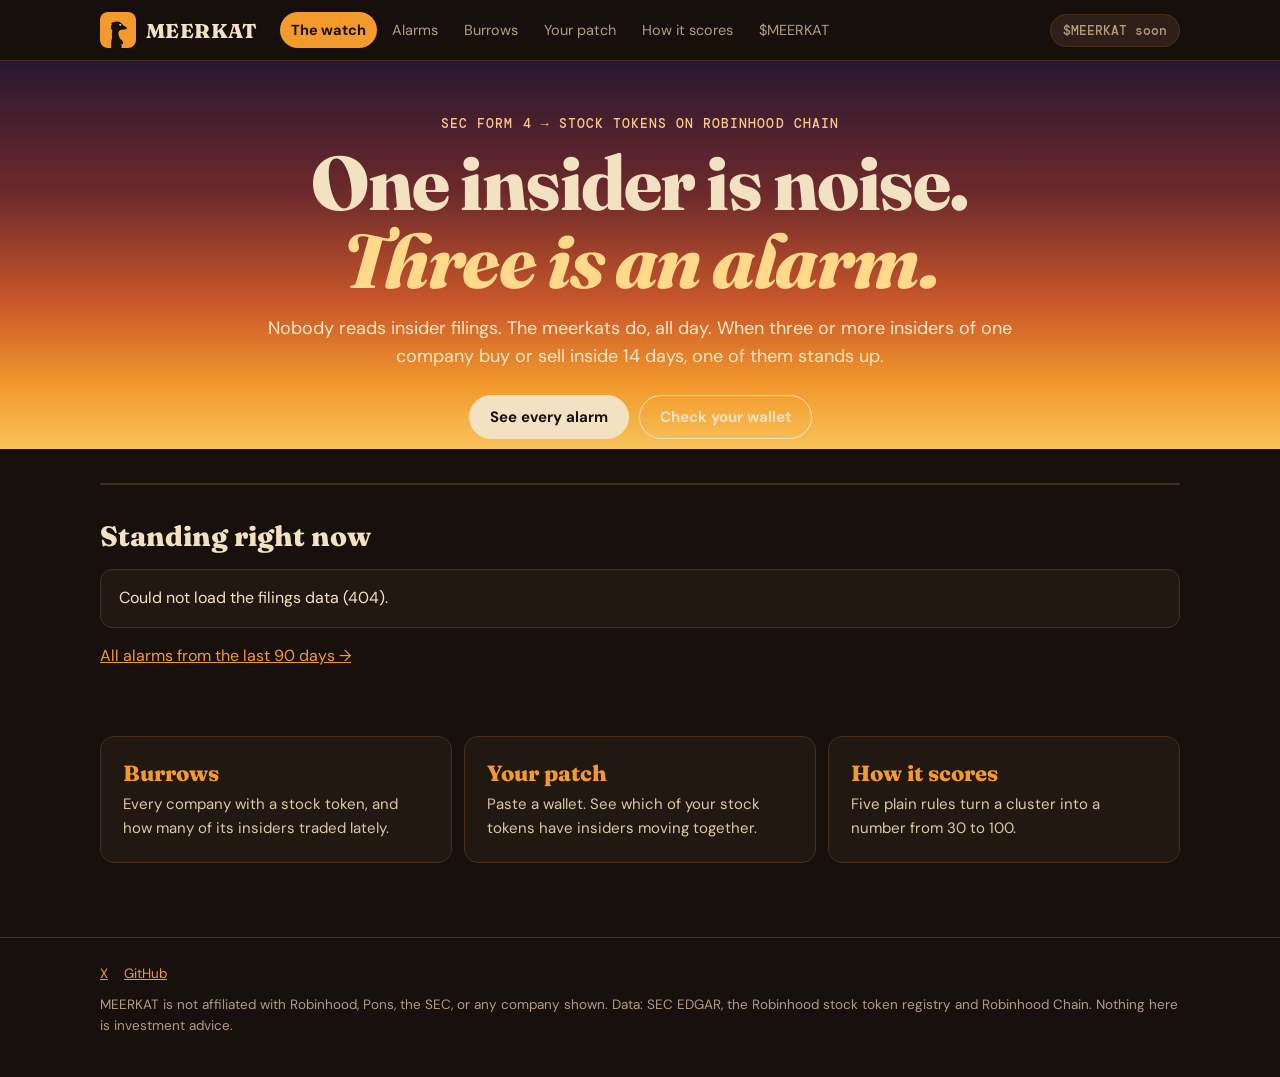
==== site/index.html @ 1270fd40 "MEERKAT: insider cluster alarms for stock tokens on Robinhood Chain Co-Authored-By: Claude Fable 5.2" ====
<!doctype html>
<html lang="en">
<head>
  <meta charset="utf-8">
  <meta name="viewport" content="width=device-width, initial-scale=1">
  <title>MEERKAT: when three insiders move at once, the mob stands up</title>
  <meta name="description" content="MEERKAT reads SEC Form 4 filings and raises an alarm when three or more insiders of one company trade the same way inside 14 days. Only stocks with a token on Robinhood Chain.">
  <meta property="og:type" content="website">
  <meta property="og:site_name" content="MEERKAT">
  <meta property="og:title" content="MEERKAT: when three insiders move at once, the mob stands up">
  <meta property="og:description" content="MEERKAT reads SEC Form 4 filings and raises an alarm when three or more insiders of one company trade the same way inside 14 days. Only stocks with a token on Robinhood Chain.">
  <meta property="og:url" content="https://meerkatrobin.com/">
  <meta property="og:image" content="https://meerkatrobin.com/og-image.png?v=1">
  <meta name="twitter:card" content="summary_large_image">
  <meta name="twitter:title" content="MEERKAT: when three insiders move at once, the mob stands up">
  <meta name="twitter:description" content="MEERKAT reads SEC Form 4 filings and raises an alarm when three or more insiders of one company trade the same way inside 14 days. Only stocks with a token on Robinhood Chain.">
  <meta name="twitter:image" content="https://meerkatrobin.com/og-image.png?v=1">
  <link rel="icon" href="logo.png">
  <link rel="preconnect" href="https://fonts.googleapis.com">
  <link rel="preconnect" href="https://fonts.gstatic.com" crossorigin>
  <link rel="stylesheet" href="https://fonts.googleapis.com/css2?family=DM+Mono:wght@400;500&family=DM+Sans:wght@400;500;700&family=Fraunces:opsz,wght@9..144,600;9..144,800&display=swap">
  <link rel="stylesheet" href="styles.css?v=1">
</head>
<body class="page-index">
  <header class="top">
    <div class="wrap top-in">
      <a class="brand" href="./"><img src="logo.png" alt="" width="36" height="36"><span>MEERKAT</span></a>
      <nav>
        <a href="./" aria-current="page">The watch</a>
        <a href="alarms.html">Alarms</a>
        <a href="burrows.html">Burrows</a>
        <a href="patch.html">Your patch</a>
        <a href="how.html">How it scores</a>
        <a href="token.html">$MEERKAT</a>
      </nav>
      <div class="top-ca" id="top-ca"></div>
    </div>
  </header>
  <main>
  <section class="dusk">
    <div class="wrap dusk-text">
      <p class="kicker">SEC Form 4 &rarr; stock tokens on Robinhood Chain</p>
      <h1>One insider is noise.<br><em>Three is an alarm.</em></h1>
      <p class="lede">Nobody reads insider filings. The meerkats do, all day. When three or more insiders of one company buy or sell inside 14 days, one of them stands up.</p>
      <div class="cta">
        <a class="btn solid" href="alarms.html">See every alarm</a>
        <a class="btn" href="patch.html">Check your wallet</a>
      </div>
    </div>
    <div class="dune-scroll"><div id="dune" class="dune"></div></div>
  </section>

  <div class="wrap">
    <section class="stats" id="stats"></section>

    <section>
      <div class="head"><h2>Standing right now</h2><p class="muted" id="updated"></p></div>
      <div class="alarms" id="top-alarms"><p class="muted">Watching…</p></div>
      <p class="more"><a href="alarms.html">All alarms from the last 90 days &rarr;</a></p>
    </section>

    <section class="trio">
      <a href="burrows.html"><h3>Burrows</h3><p>Every company with a stock token, and how many of its insiders traded lately.</p></a>
      <a href="patch.html"><h3>Your patch</h3><p>Paste a wallet. See which of your stock tokens have insiders moving together.</p></a>
      <a href="how.html"><h3>How it scores</h3><p>Five plain rules turn a cluster into a number from 30 to 100.</p></a>
    </section>
  </div>
  </main>
  <footer>
    <div class="wrap">
      <div class="foot-links" id="foot-links"></div>
      <p>MEERKAT is not affiliated with Robinhood, Pons, the SEC, or any company shown. Data: SEC EDGAR, the Robinhood stock token registry and Robinhood Chain. Nothing here is investment advice.</p>
    </div>
  </footer>
  <script src="config.js?v=1"></script>
  <script src="app.js?v=1"></script>
</body>
</html>
---- site/styles.css ----
/* MEERKAT: Kalahari at dusk. Dark warm ground, a sunset band on the front page, sand text. */
:root {
  --night: #17100d;
  --earth: #221812;
  --earth-2: #2e2018;
  --line: #45301f;
  --sand: #f3e2c2;
  --dim: #b39c7e;
  --sun: #f39a2d;
  --buy: #7fd6a0;
  --sell: #ff7350;
  --serif: 'Fraunces', Georgia, serif;
  --sans: 'DM Sans', system-ui, sans-serif;
  --mono: 'DM Mono', Consolas, monospace;
}
* { box-sizing: border-box; }
html { scroll-behavior: smooth; }
body { margin: 0; background: var(--night); color: var(--sand); font: 16px/1.55 var(--sans); }
a { color: var(--sun); }
h1, h2, h3, p { margin: 0; }
.wrap { max-width: 1120px; margin: 0 auto; padding: 0 20px; }
.muted { color: var(--dim); }
.fine { color: var(--dim); font-size: 13.5px; margin-top: 14px; max-width: 78ch; }
main section { padding: 34px 0; }

/* top bar */
.top { position: sticky; top: 0; z-index: 5; background: rgba(23, 16, 13, .92); backdrop-filter: blur(8px); border-bottom: 1px solid var(--line); }
.top-in { display: flex; align-items: center; gap: 22px; height: 60px; }
.brand { display: flex; align-items: center; gap: 10px; color: var(--sand); text-decoration: none; font: 800 20px var(--serif); letter-spacing: .02em; }
.brand img { border-radius: 8px; }
.top nav { display: flex; gap: 4px; flex: 1; overflow-x: auto; scrollbar-width: none; }
.top nav a { color: var(--dim); text-decoration: none; padding: 7px 11px; border-radius: 999px; font-size: 14.5px; white-space: nowrap; }
.top nav a:hover { color: var(--sand); }
.top nav a[aria-current] { color: var(--night); background: var(--sun); font-weight: 700; }
.ca { font: 500 13px var(--mono); color: var(--sand); background: var(--earth-2); border: 1px solid var(--line); border-radius: 999px; padding: 7px 12px; cursor: pointer; text-decoration: none; white-space: nowrap; }
.ca.soon { color: var(--dim); }

/* front page sunset */
.dusk { padding: 0; background: linear-gradient(#2a1630 0%, #6d2a2c 34%, #c9562a 62%, #f39a2d 84%, #f8c35a 100%); overflow: hidden; }
.dusk-text { padding-top: 54px; text-align: center; }
.kicker { font: 500 13px var(--mono); letter-spacing: .08em; text-transform: uppercase; color: var(--sun); margin-bottom: 12px; }
.dusk .kicker { color: #f8c98a; }
h1 { font: 800 clamp(38px, 6.4vw, 76px)/1.02 var(--serif); letter-spacing: -.02em; }
h1 em { font-style: italic; color: #ffd88a; }
.page-title { font-size: clamp(36px, 5vw, 58px); }
.lede { font-size: 18px; max-width: 62ch; margin-top: 16px; color: #ead7b6; }
.dusk .lede { margin-left: auto; margin-right: auto; color: #fbe9cb; }
.cta { display: flex; gap: 10px; flex-wrap: wrap; margin-top: 24px; }
.dusk .cta { justify-content: center; }
.btn { display: inline-block; font: 700 15px var(--sans); color: var(--sand); text-decoration: none; border: 1.5px solid var(--sand); border-radius: 999px; padding: 11px 20px; background: none; cursor: pointer; }
.btn.solid { background: var(--sand); color: var(--night); }
.btn.small { padding: 7px 14px; font-size: 13.5px; }
.btn:hover { background: var(--sun); border-color: var(--sun); color: var(--night); }
.dune-scroll { overflow-x: auto; margin-top: 10px; }
.dune { min-width: 760px; }
.dune svg { display: block; width: 100%; height: auto; }
.dune .sun { fill: #ffe7a6; opacity: .9; }
.dune .sand { fill: var(--night); }
.dune a g { fill: var(--night); }
.dune a:hover g { fill: #000; }
.dune text { text-anchor: middle; font-family: var(--mono); }
.dune .sym { font-size: 22px; font-weight: 500; fill: #fff4dc; }
.dune .sub { font-size: 14px; fill: #2a1630; }
.dune a.buy .sub { fill: #0c4a2a; font-weight: 500; }

/* numbers under the dune */
.stats { display: grid; grid-template-columns: repeat(4, 1fr); gap: 1px; background: var(--line); border: 1px solid var(--line); border-radius: 14px; overflow: hidden; padding: 0; margin-top: 34px; }
.stats div { background: var(--earth); padding: 20px; }
.stats b { display: block; font: 800 34px var(--serif); color: var(--sun); }
.stats span { color: var(--dim); font-size: 14px; }

.head { display: flex; justify-content: space-between; align-items: baseline; gap: 16px; margin-bottom: 16px; flex-wrap: wrap; }
h2 { font: 800 28px var(--serif); }
h2 small, h3 small { font: 400 14px var(--sans); color: var(--dim); }
.more { margin-top: 16px; }

/* alarm cards */
.alarms { display: grid; gap: 10px; }
.alarm { background: var(--earth); border: 1px solid var(--line); border-left: 5px solid var(--sell); border-radius: 12px; }
.alarm.buy { border-left-color: var(--buy); }
.alarm summary { display: grid; grid-template-columns: 96px 1fr auto; gap: 16px; align-items: center; padding: 14px 18px 14px 14px; cursor: pointer; list-style: none; }
.alarm summary::-webkit-details-marker { display: none; }
.score { text-align: center; }
.score b { display: block; font: 800 38px/1 var(--serif); color: var(--sell); }
.alarm.buy .score b { color: var(--buy); }
.score span { font: 500 10.5px var(--mono); text-transform: uppercase; letter-spacing: .05em; color: var(--dim); }
.what h3 { font: 800 21px var(--serif); }
.what h3 a { color: var(--sand); text-decoration: none; }
.what h3 a:hover { color: var(--sun); }
.what p { color: #dcc8a6; font-size: 15px; }
.what strong { color: var(--sand); }
.state { font: 500 12.5px var(--mono); color: var(--dim); text-align: right; white-space: nowrap; }
.state i { font-style: normal; color: var(--night); background: var(--sun); border-radius: 999px; padding: 4px 10px; }
.inside { padding: 0 18px 16px; overflow-x: auto; }
table { width: 100%; border-collapse: collapse; font-size: 14px; }
th { text-align: left; font: 500 11.5px var(--mono); text-transform: uppercase; letter-spacing: .05em; color: var(--dim); padding: 8px 10px 8px 0; border-bottom: 1px solid var(--line); }
td { padding: 8px 10px 8px 0; border-bottom: 1px solid var(--line); vertical-align: top; }
td em { font: 500 11px var(--mono); font-style: normal; color: var(--dim); border: 1px solid var(--line); border-radius: 4px; padding: 1px 5px; margin-left: 4px; white-space: nowrap; }
td.buy, i.buy { color: var(--buy); }
td.sell, i.sell { color: var(--sell); }
.parts { display: flex; flex-wrap: wrap; gap: 6px; margin-top: 12px; align-items: center; }
.parts span { font: 500 12px var(--mono); color: var(--dim); background: var(--earth-2); border-radius: 999px; padding: 3px 10px; }
.chip { font: 500 12px var(--mono); color: var(--sun); border: 1px solid var(--sun); border-radius: 999px; padding: 3px 10px; text-decoration: none; }
.parts .chip { margin-left: auto; }

/* filter pills */
.pills { display: flex; flex-wrap: wrap; gap: 8px; margin: 22px 0 16px; }
.pills button { font: 500 14px var(--sans); color: var(--sand); background: var(--earth); border: 1px solid var(--line); border-radius: 999px; padding: 7px 14px; cursor: pointer; }
.pills button.on { background: var(--sand); color: var(--night); border-color: var(--sand); font-weight: 700; }
.pills i { font: 500 12px var(--mono); font-style: normal; opacity: .7; margin-left: 4px; }

/* three doors on the front page */
.trio { display: grid; grid-template-columns: repeat(3, 1fr); gap: 12px; }
.trio a { background: var(--earth); border: 1px solid var(--line); border-radius: 14px; padding: 22px; color: var(--sand); text-decoration: none; }
.trio a:hover { border-color: var(--sun); }
.trio h3 { font: 800 22px var(--serif); margin-bottom: 6px; color: var(--sun); }
.trio p { color: #dcc8a6; font-size: 15px; }

/* burrows */
.burrows { display: grid; grid-template-columns: repeat(auto-fill, minmax(150px, 1fr)); gap: 8px; }
.burrow { background: var(--earth); border: 1px solid var(--line); border-radius: 60px 60px 12px 12px; padding: 22px 14px 12px; text-align: center; color: var(--sand); text-decoration: none; }
.burrow:hover { border-color: var(--sun); }
.burrow.up { border-color: var(--sell); background: #2c1711; }
.burrow.up.buy { border-color: var(--buy); background: #14241a; }
.burrow b { display: block; font: 800 20px var(--serif); }
.burrow span { display: block; color: var(--dim); font-size: 12.5px; white-space: nowrap; overflow: hidden; text-overflow: ellipsis; }
.burrow p { margin-top: 6px; font: 500 12px var(--mono); display: flex; gap: 8px; justify-content: center; flex-wrap: wrap; }
.burrow i { font-style: normal; color: var(--dim); }
.burrow-open { background: var(--earth); border: 1px solid var(--line); border-radius: 14px; padding: 22px; margin-top: 22px; scroll-margin-top: 76px; }
.burrow-open .alarms { margin: 16px 0; }
.burrow-open .alarm { background: var(--night); }
.timeline { display: block; width: 100%; height: auto; margin-bottom: 8px; }
.timeline line { stroke: var(--line); }
.timeline text { font: 12px var(--mono); fill: var(--dim); }
.timeline circle.buy { fill: var(--buy); opacity: .8; }
.timeline circle.sell { fill: var(--sell); opacity: .7; }
.timeline .band { opacity: .14; }
.timeline .band.buy { fill: var(--buy); }
.timeline .band.sell { fill: var(--sell); }
.trades { margin-top: 10px; }

/* your patch */
.lookup { display: flex; gap: 10px; flex-wrap: wrap; margin: 24px 0 18px; }
.lookup input { flex: 1; min-width: 240px; font: 500 15px var(--mono); color: var(--sand); background: var(--earth); border: 1.5px solid var(--line); border-radius: 999px; padding: 12px 18px; }
.lookup input:focus { outline: none; border-color: var(--sun); }
.notice { background: var(--earth); border: 1px solid var(--line); border-radius: 12px; padding: 16px 18px; }
.verdict { display: flex; justify-content: space-between; align-items: center; gap: 16px; flex-wrap: wrap; margin-bottom: 16px; }
.verdict .big { font: 800 clamp(26px, 4vw, 40px)/1.1 var(--serif); }
.verdict em { color: var(--sun); font-style: normal; }

/* how it scores, token */
.rules { margin-top: 26px; }
.rules td:nth-child(1) { font: 800 18px var(--serif); white-space: nowrap; }
.rules td:nth-child(2) { font: 500 14px var(--mono); color: var(--sun); white-space: nowrap; }
.facts { list-style: none; padding: 0; margin: 0; display: grid; gap: 1px; background: var(--line); border: 1px solid var(--line); border-radius: 12px; overflow: hidden; }
.facts li { background: var(--earth); padding: 14px 18px; display: grid; grid-template-columns: 130px 1fr; gap: 14px; }
.facts span { font: 500 12.5px var(--mono); text-transform: uppercase; letter-spacing: .05em; color: var(--sun); }
.plan { list-style: none; padding: 0; margin: 0; display: grid; grid-template-columns: repeat(3, 1fr); gap: 12px; }
.plan li { background: var(--earth); border: 1px solid var(--line); border-radius: 12px; padding: 18px; }
.plan li.now { border-color: var(--sun); }
.plan span { font: 500 12px var(--mono); text-transform: uppercase; color: var(--sun); }
.plan h3 { font: 800 21px var(--serif); margin: 4px 0; }
.plan p { color: #dcc8a6; font-size: 15px; }
.faq details { border-bottom: 1px solid var(--line); padding: 14px 0; }
.faq summary { cursor: pointer; font-weight: 700; }
.faq p { margin-top: 8px; color: #dcc8a6; max-width: 72ch; }
.ca-box { display: flex; gap: 12px; align-items: center; flex-wrap: wrap; background: var(--earth); border: 1px dashed var(--sun); border-radius: 12px; padding: 16px 18px; margin-top: 24px; }
.ca-box code { font: 500 15px var(--mono); word-break: break-all; flex: 1; }

footer { border-top: 1px solid var(--line); margin-top: 40px; padding: 26px 0 40px; color: var(--dim); font-size: 13.5px; }
.foot-links { display: flex; gap: 16px; margin-bottom: 10px; }
.foot-links:empty { display: none; }

@media (max-width: 760px) {
  .top-in { flex-wrap: wrap; height: auto; padding-top: 10px; padding-bottom: 8px; gap: 8px 14px; }
  .top nav { order: 3; flex-basis: 100%; }
  .top-ca { margin-left: auto; }
  .stats { grid-template-columns: repeat(2, 1fr); }
  .trio, .plan { grid-template-columns: 1fr; }
  .alarm summary { grid-template-columns: 70px 1fr; }
  .score b { font-size: 30px; }
  .state { grid-column: 1 / -1; text-align: left; }
  .facts li { grid-template-columns: 1fr; gap: 2px; }
}
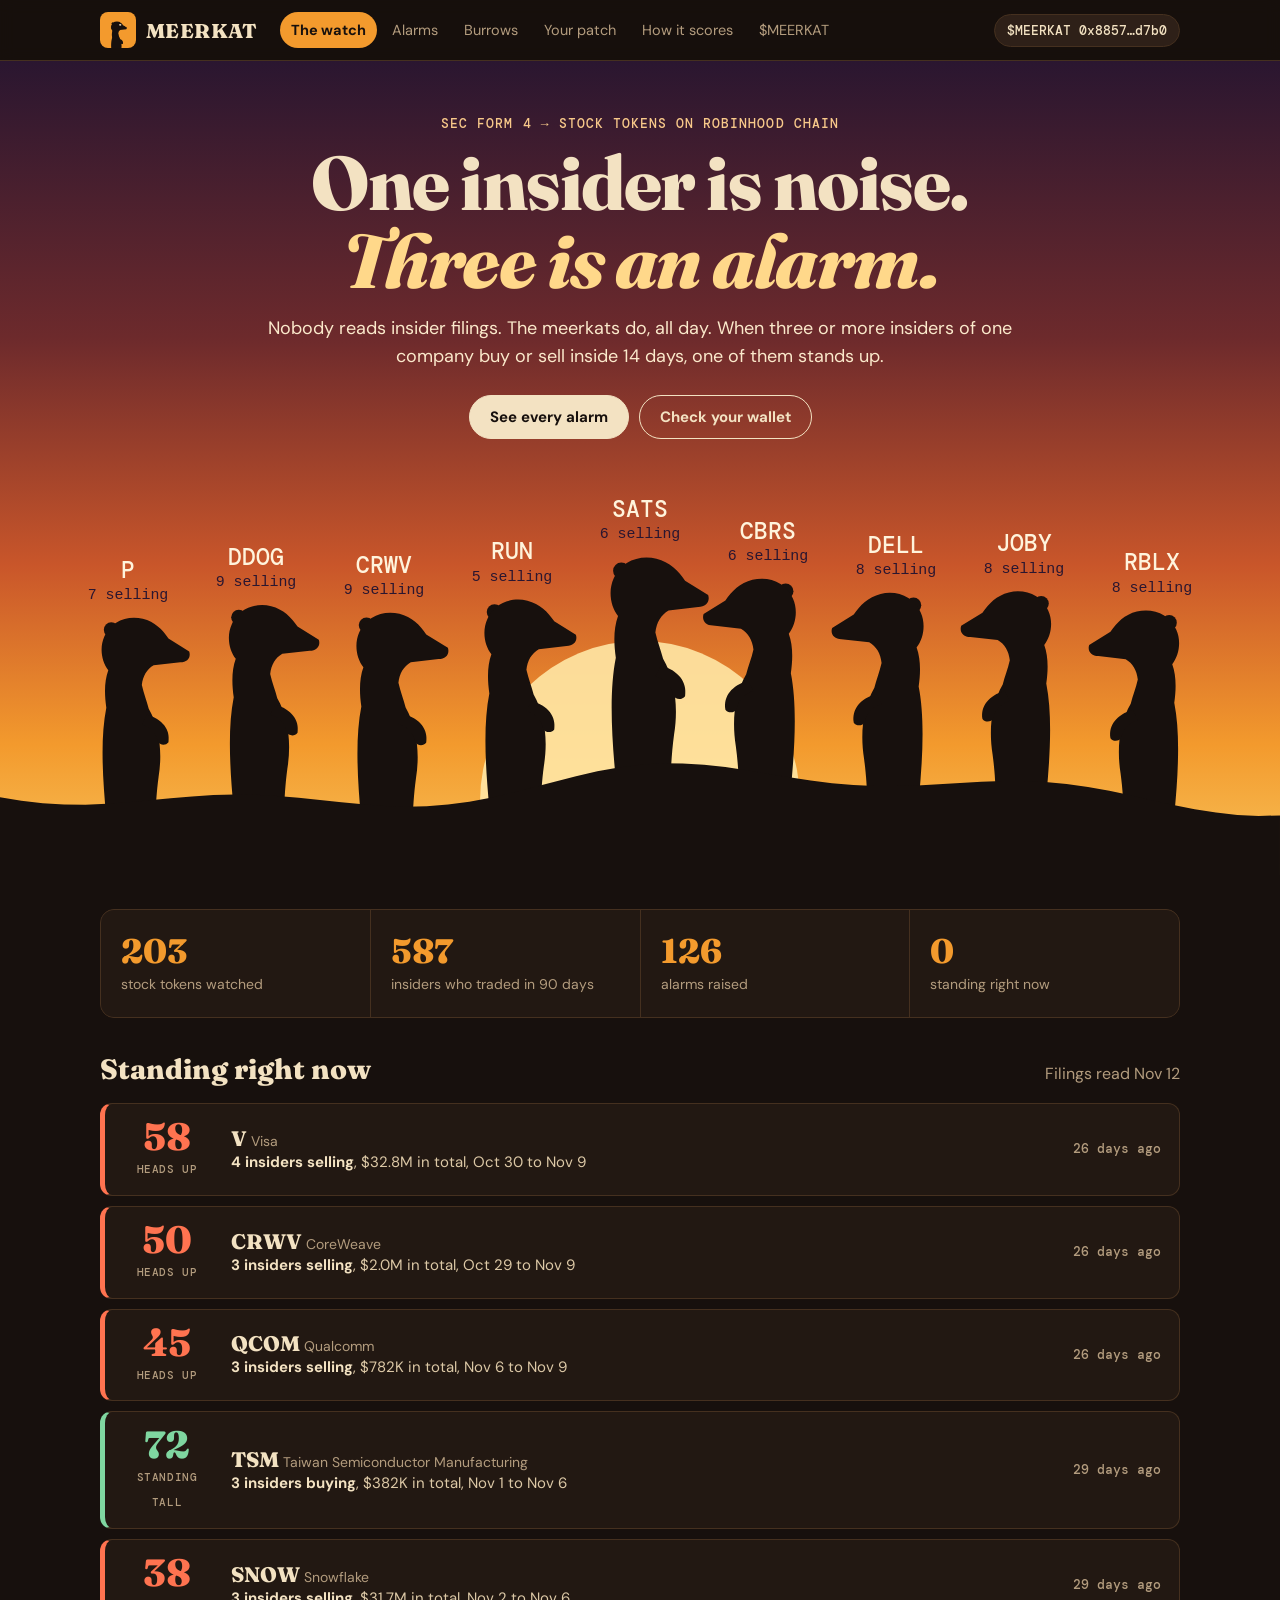
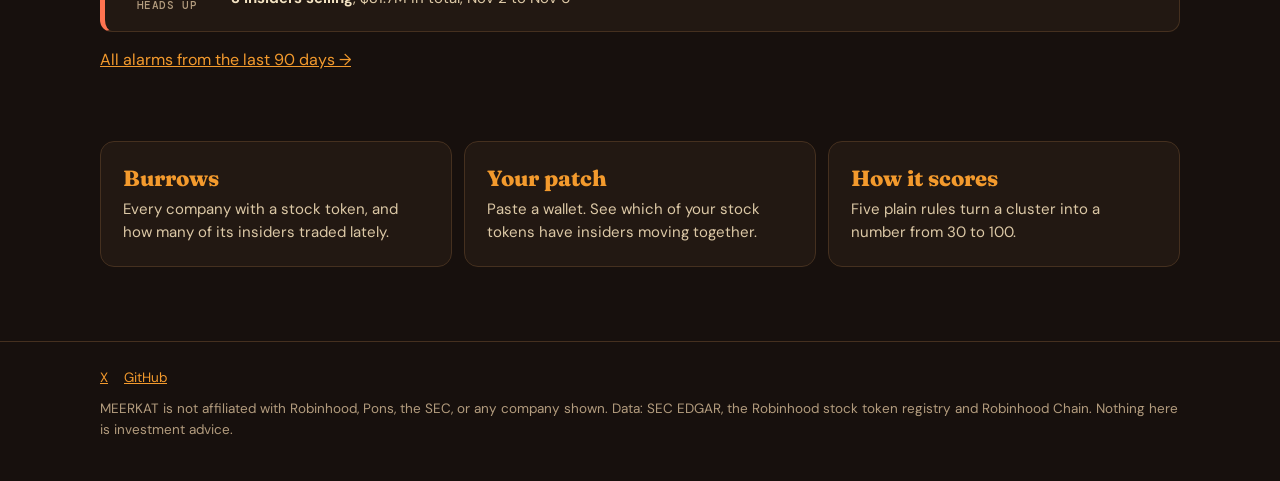
==== commit 59351627: "Add the $MEERKAT contract address to the site and README Co-Authored-By: Claude Fable 5.2 <noreply@a" ====
--- a/site/index.html
+++ b/site/index.html
@@ -10,16 +10,16 @@
   <meta property="og:title" content="MEERKAT: when three insiders move at once, the mob stands up">
   <meta property="og:description" content="MEERKAT reads SEC Form 4 filings and raises an alarm when three or more insiders of one company trade the same way inside 14 days. Only stocks with a token on Robinhood Chain.">
   <meta property="og:url" content="https://meerkatrobin.com/">
-  <meta property="og:image" content="https://meerkatrobin.com/og-image.png?v=1">
+  <meta property="og:image" content="https://meerkatrobin.com/og-image.png?v=2">
   <meta name="twitter:card" content="summary_large_image">
   <meta name="twitter:title" content="MEERKAT: when three insiders move at once, the mob stands up">
   <meta name="twitter:description" content="MEERKAT reads SEC Form 4 filings and raises an alarm when three or more insiders of one company trade the same way inside 14 days. Only stocks with a token on Robinhood Chain.">
-  <meta name="twitter:image" content="https://meerkatrobin.com/og-image.png?v=1">
+  <meta name="twitter:image" content="https://meerkatrobin.com/og-image.png?v=2">
   <link rel="icon" href="logo.png">
   <link rel="preconnect" href="https://fonts.googleapis.com">
   <link rel="preconnect" href="https://fonts.gstatic.com" crossorigin>
   <link rel="stylesheet" href="https://fonts.googleapis.com/css2?family=DM+Mono:wght@400;500&family=DM+Sans:wght@400;500;700&family=Fraunces:opsz,wght@9..144,600;9..144,800&display=swap">
-  <link rel="stylesheet" href="styles.css?v=1">
+  <link rel="stylesheet" href="styles.css?v=2">
 </head>
 <body class="page-index">
   <header class="top">
@@ -72,7 +72,7 @@
       <p>MEERKAT is not affiliated with Robinhood, Pons, the SEC, or any company shown. Data: SEC EDGAR, the Robinhood stock token registry and Robinhood Chain. Nothing here is investment advice.</p>
     </div>
   </footer>
-  <script src="config.js?v=1"></script>
-  <script src="app.js?v=1"></script>
+  <script src="config.js?v=2"></script>
+  <script src="app.js?v=2"></script>
 </body>
 </html>
